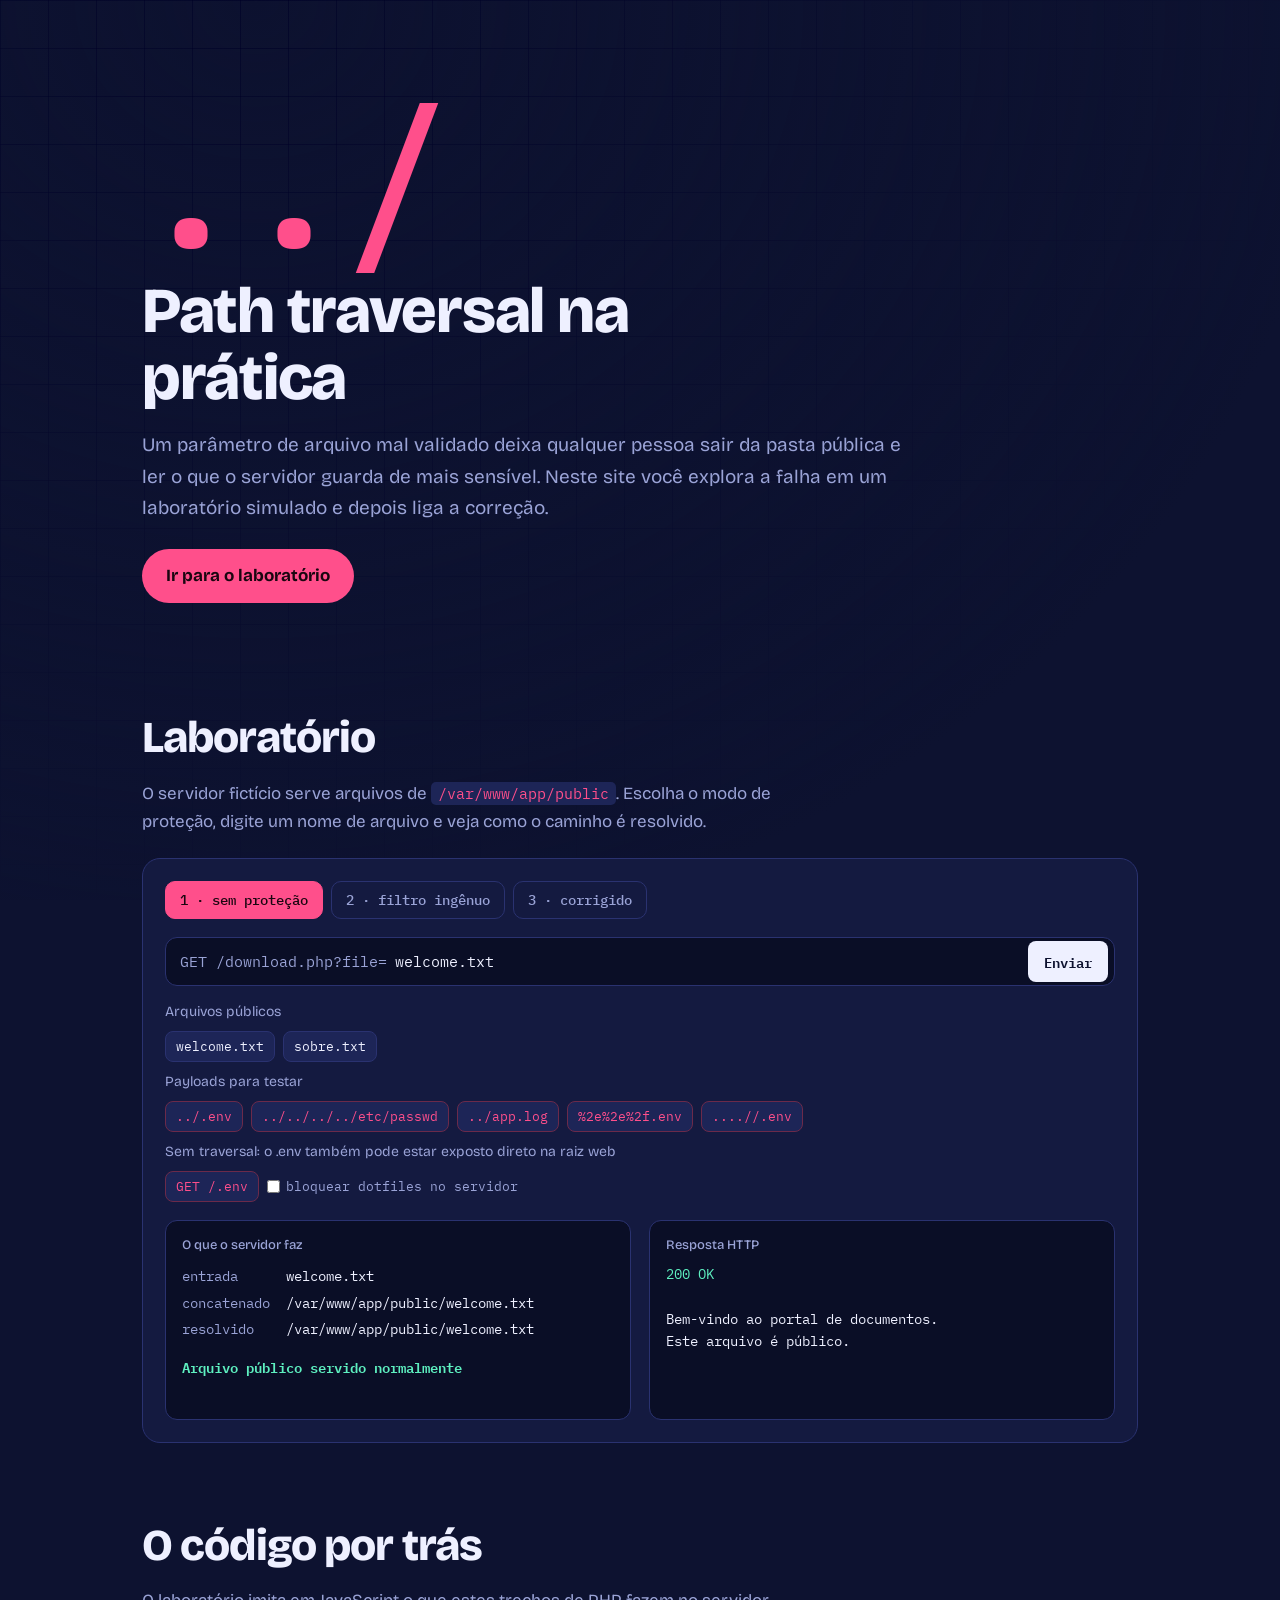
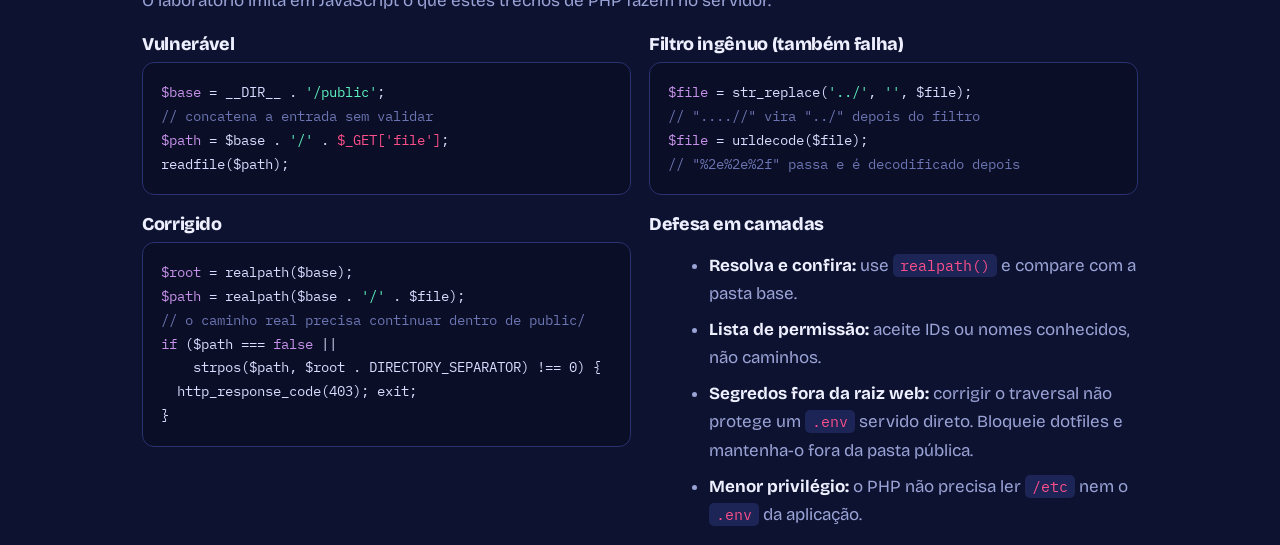
==== index.html @ 368ce893 "página do site sobre path traversal" ====
<!DOCTYPE html>
<html lang="pt-BR">
<head>
<meta charset="utf-8">
<meta name="viewport" content="width=device-width, initial-scale=1">
<title>Path Traversal na prática</title>
<link rel="icon" href="data:image/svg+xml,<svg xmlns=%22http://www.w3.org/2000/svg%22 viewBox=%220 0 100 100%22><text y=%22.9em%22 font-size=%2290%22>📂</text></svg>">
<link rel="preconnect" href="https://fonts.googleapis.com">
<link href="https://fonts.googleapis.com/css2?family=Bricolage+Grotesque:opsz,wght@12..96,400;12..96,700;12..96,800&family=IBM+Plex+Mono:wght@400;500&display=swap" rel="stylesheet">
<style>
:root{
  --bg:#0d1230; --panel:#141a40; --line:#2a3270; --text:#eef0ff; --mut:#9aa3d6;
  --hot:#ff4f8b; --ok:#5ef0c0; --warn:#ffc857;
  --sans:'Bricolage Grotesque',system-ui,sans-serif; --mono:'IBM Plex Mono',ui-monospace,Menlo,monospace;
}
*{box-sizing:border-box;margin:0}
html{scroll-behavior:smooth}
body{background:var(--bg);color:var(--text);font:17px/1.65 var(--sans);
  background-image:linear-gradient(var(--line) 1px,transparent 1px),linear-gradient(90deg,var(--line) 1px,transparent 1px);
  background-size:48px 48px;background-attachment:fixed;background-blend-mode:soft-light}
body::before{content:"";position:fixed;inset:0;background:radial-gradient(ellipse at 20% 0%,transparent,var(--bg) 75%);pointer-events:none;z-index:-1}
main{max-width:1040px;margin:0 auto;padding:0 22px}
section{padding:72px 0 8px}
h1,h2,h3{font-weight:800;line-height:1.05;letter-spacing:-.02em}
h2{font-size:clamp(28px,4.5vw,44px);margin-bottom:18px}
p{max-width:64ch;color:var(--mut)}
p b,li b{color:var(--text)}
code,pre,.mono{font-family:var(--mono)}
code{background:#1d2557;padding:2px 7px;border-radius:5px;font-size:.88em;color:var(--hot)}

.hero{padding:90px 0 40px}
.hero .big{font-family:var(--mono);font-weight:500;font-size:clamp(64px,17vw,190px);line-height:.9;color:var(--hot);letter-spacing:-.06em;margin-left:-.04em}
.hero h1{font-size:clamp(34px,6vw,64px);margin:16px 0 18px;max-width:14ch}
.hero p{font-size:19px}
.cta{display:inline-block;margin-top:26px;background:var(--hot);color:#1a0610;font-weight:700;padding:13px 24px;border-radius:999px;text-decoration:none}
.cta:focus-visible,button:focus-visible,input:focus-visible{outline:3px solid var(--ok);outline-offset:3px}

.cols{display:grid;grid-template-columns:repeat(auto-fit,minmax(260px,1fr));gap:34px;margin-top:26px}
.cols h3{font-size:22px;margin-bottom:8px}
.sev{border-left:4px solid var(--warn);padding:2px 0 2px 16px;margin-top:26px;max-width:64ch}

/* lab */
.lab{background:var(--panel);border:1px solid var(--line);border-radius:18px;padding:22px;margin-top:22px}
.modes{display:flex;gap:8px;flex-wrap:wrap;margin-bottom:18px}
.modes button{font:500 14px var(--mono);background:transparent;color:var(--mut);border:1px solid var(--line);border-radius:10px;padding:9px 14px;cursor:pointer}
.modes button[aria-pressed=true]{background:var(--text);color:var(--bg);border-color:var(--text)}
.modes button[data-m=safe][aria-pressed=true]{background:var(--ok);border-color:var(--ok)}
.modes button[data-m=vuln][aria-pressed=true]{background:var(--hot);border-color:var(--hot);color:#1a0610}
.url{display:flex;align-items:center;background:#0a0e26;border:1px solid var(--line);border-radius:12px;padding:0 6px 0 14px;font:15px var(--mono)}
.url span{color:var(--mut);white-space:nowrap}
.url input{flex:1;min-width:0;background:none;border:0;color:var(--text);font:inherit;padding:14px 8px}
.url button{background:var(--text);color:var(--bg);border:0;border-radius:8px;font:600 14px var(--mono);padding:9px 16px;cursor:pointer}
.chips{display:flex;gap:8px;flex-wrap:wrap;margin:14px 0 4px}
.chips small{width:100%;color:var(--mut);font-size:14px}
.chips button{font:13px var(--mono);background:#1d2557;color:var(--text);border:1px solid var(--line);border-radius:8px;padding:6px 10px;cursor:pointer}
.chips button.atk{color:var(--hot);border-color:#6b2a4a}
.grid{display:grid;grid-template-columns:1fr 1fr;gap:18px;margin-top:18px}
@media(max-width:760px){.grid{grid-template-columns:1fr}}
.box{background:#0a0e26;border:1px solid var(--line);border-radius:12px;padding:16px;min-height:200px;overflow:auto}
.box h4{font:500 13px var(--sans);color:var(--mut);margin-bottom:10px}
.steps{font:14px/1.9 var(--mono);list-style:none;padding:0}
.steps span{color:var(--mut);display:inline-block;width:104px}
#out{font:14px/1.6 var(--mono);white-space:pre-wrap;word-break:break-word}
.bad{color:var(--hot)} .good{color:var(--ok)} .leak{color:var(--warn)}
.verdict{margin-top:12px;font:600 14px var(--mono)}

/* code */
pre{background:#0a0e26;border:1px solid var(--line);border-radius:12px;padding:18px;overflow-x:auto;font-size:14px;line-height:1.7;color:#d8dcff}
.k{color:#c792ea}.s{color:var(--ok)}.c{color:#6c75b3}.r{color:var(--hot)}
.two{display:grid;grid-template-columns:repeat(auto-fit,minmax(320px,1fr));gap:18px;margin-top:20px}
.two h3{font-size:18px;margin-bottom:8px}
ul.list{margin:18px 0 0 20px;color:var(--mut);max-width:64ch}
ul.list li{margin-bottom:8px}
footer{padding:70px 0 50px;color:var(--mut);font-size:14px}
@media(prefers-reduced-motion:reduce){html{scroll-behavior:auto}}
</style>
</head>
<body>
<main>

<header class="hero">
  <div class="big" aria-hidden="true">../</div>
  <h1>Path traversal na prática</h1>
  <p>Um parâmetro de arquivo mal validado deixa qualquer pessoa sair da pasta pública e ler o que o servidor guarda de mais sensível. Neste site você explora a falha em um laboratório simulado e depois liga a correção.</p>
  <a class="cta" href="#lab">Ir para o laboratório</a>
</header>

<section id="lab">
  <h2>Laboratório</h2>
  <p>O servidor fictício serve arquivos de <code>/var/www/app/public</code>. Escolha o modo de proteção, digite um nome de arquivo e veja como o caminho é resolvido.</p>

  <div class="lab">
    <div class="modes" role="group" aria-label="Modo do servidor">
      <button data-m="vuln" aria-pressed="true">1 · sem proteção</button>
      <button data-m="naive" aria-pressed="false">2 · filtro ingênuo</button>
      <button data-m="safe" aria-pressed="false">3 · corrigido</button>
    </div>

    <div class="url"><span>GET /download.php?file=</span><input id="inp" value="welcome.txt" aria-label="Valor do parâmetro file" autocomplete="off" spellcheck="false"><button id="go">Enviar</button></div>

    <div class="chips">
      <small>Arquivos públicos</small>
      <button data-p="welcome.txt">welcome.txt</button>
      <button data-p="sobre.txt">sobre.txt</button>
      <small>Payloads para testar</small>
      <button class="atk" data-p="../.env">../.env</button>
      <button class="atk" data-p="../../../../etc/passwd">../../../../etc/passwd</button>
      <button class="atk" data-p="../app.log">../app.log</button>
      <button class="atk" data-p="%2e%2e%2f.env">%2e%2e%2f.env</button>
      <button class="atk" data-p="....//.env">....//.env</button>
      <small>Sem traversal: o .env também pode estar exposto direto na raiz web</small>
      <button class="atk" id="direct">GET /.env</button>
      <label style="font:13px var(--mono);color:var(--mut);display:flex;align-items:center;gap:6px"><input type="checkbox" id="blk"> bloquear dotfiles no servidor</label>
    </div>

    <div class="grid">
      <div class="box"><h4>O que o servidor faz</h4><ol class="steps" id="steps"></ol><div class="verdict" id="verdict"></div></div>
      <div class="box"><h4>Resposta HTTP</h4><div id="out"></div></div>
    </div>
  </div>
</section>

<section id="codigo">
  <h2>O código por trás</h2>
  <p>O laboratório imita em JavaScript o que estes trechos de PHP fazem no servidor.</p>
  <div class="two">
    <div><h3>Vulnerável</h3>
<pre><span class="k">$base</span> = __DIR__ . <span class="s">'/public'</span>;
<span class="c">// concatena a entrada sem validar</span>
<span class="k">$path</span> = $base . <span class="s">'/'</span> . <span class="r">$_GET['file']</span>;
readfile($path);</pre></div>
    <div><h3>Filtro ingênuo (também falha)</h3>
<pre><span class="k">$file</span> = str_replace(<span class="s">'../'</span>, <span class="s">''</span>, $file);
<span class="c">// "....//" vira "../" depois do filtro</span>
<span class="k">$file</span> = urldecode($file);
<span class="c">// "%2e%2e%2f" passa e é decodificado depois</span></pre></div>
  </div>
  <div class="two">
    <div><h3>Corrigido</h3>
<pre><span class="k">$root</span> = realpath($base);
<span class="k">$path</span> = realpath($base . <span class="s">'/'</span> . $file);
<span class="c">// o caminho real precisa continuar dentro de public/</span>
<span class="k">if</span> ($path === <span class="k">false</span> ||
    strpos($path, $root . DIRECTORY_SEPARATOR) !== 0) {
  http_response_code(403); exit;
}</pre></div>
    <div><h3>Defesa em camadas</h3>
      <ul class="list">
        <li><b>Resolva e confira:</b> use <code>realpath()</code> e compare com a pasta base.</li>
        <li><b>Lista de permissão:</b> aceite IDs ou nomes conhecidos, não caminhos.</li>
        <li><b>Segredos fora da raiz web:</b> corrigir o traversal não protege um <code>.env</code> servido direto. Bloqueie dotfiles e mantenha-o fora da pasta pública.</li>
        <li><b>Menor privilégio:</b> o PHP não precisa ler <code>/etc</code> nem o <code>.env</code> da aplicação.</li>
      </ul>
    </div>
  </div>
</section>

</main>

<script>
const BASE = '/var/www/app/public';
const FS = {
  '/var/www/app/public/welcome.txt': 'Bem-vindo ao portal de documentos.\nEste arquivo é público.',
  '/var/www/app/public/sobre.txt': 'Empresa Exemplo S.A.\nContato: contato@exemplo.com',
  '/var/www/app/.env': '# DADOS FICTÍCIOS\nAPP_ENV=production\nDB_HOST=10.0.0.12\nDB_USER=admin\nDB_PASS=Sup3rS3cr3t!\nJWT_SECRET=a8f5f167f44f4964e6c998dee827110c\nAWS_SECRET_ACCESS_KEY=chave-ficticia-nao-e-real',
  '/etc/passwd': 'root:x:0:0:root:/root:/bin/bash\nwww-data:x:33:33:www-data:/var/www:/usr/sbin/nologin\nadmin:x:1000:1000::/home/admin:/bin/bash',
  '/var/www/app/app.log': '[09:12:01] login ok user=maria\n[09:14:37] login falhou user=admin ip=203.0.113.7\n[09:15:02] token emitido user=joao'
};
const $ = id => document.getElementById(id);
let mode = 'vuln';

const norm = p => {
  const out = [];
  for (const s of p.split('/')) {
    if (s === '' || s === '.') continue;
    if (s === '..') out.pop(); else out.push(s);
  }
  return '/' + out.join('/');
};
const dec = s => { try { return decodeURIComponent(s); } catch { return s; } };
const esc = s => s.replace(/[&<>]/g, c => ({'&':'&amp;','<':'&lt;','>':'&gt;'}[c]));

function run() {
  const raw = $('inp').value;
  const steps = []; let input = raw, blocked = false, why = '';
  steps.push(['entrada', esc(raw)]);

  if (mode === 'naive') {
    input = raw.replaceAll('../', '');
    steps.push(['após filtro', esc(input) + ' <span class="c">(str_replace remove todos os "../" em uma passada)</span>']);
  }
  if (mode !== 'safe') input = dec(input);       // servidor decodifica a URL
  else input = dec(raw);
  if (input !== raw && mode !== 'naive') steps.push(['decodificado', esc(input)]);
  if (mode === 'naive' && input !== raw.replaceAll('../','')) steps.push(['decodificado', esc(input)]);

  const joined = BASE + '/' + input;
  steps.push(['concatenado', esc(joined)]);
  const full = norm(joined);
  steps.push(['resolvido', esc(full)]);

  const inside = full.startsWith(BASE + '/');
  if (mode === 'safe') {
    steps.push(['dentro da base?', inside ? '<span class="good">sim</span>' : '<span class="bad">não</span>']);
    if (!inside) { blocked = true; why = 'Caminho fora de ' + BASE; }
  }

  $('steps').innerHTML = steps.map(s => `<li><span>${s[0]}</span>${s[1]}</li>`).join('');
  const v = $('verdict'), out = $('out');
  if (blocked) {
    v.innerHTML = '<span class="good">✔ Ataque bloqueado</span>';
    out.innerHTML = '<span class="good">403 Forbidden</span>\n' + esc(why);
    return;
  }
  if (FS[full] !== undefined) {
    const leaked = !inside;
    v.innerHTML = leaked ? '<span class="bad">✘ Arquivo fora da pasta pública foi exposto</span>' : '<span class="good">Arquivo público servido normalmente</span>';
    out.innerHTML = '<span class="' + (leaked ? 'leak' : 'good') + '">200 OK</span>\n\n' + esc(FS[full]);
  } else {
    v.innerHTML = inside ? '' : '<span class="leak">Saiu da pasta pública, mas o arquivo não existe</span>';
    out.innerHTML = '<span class="bad">404 Not Found</span>\n' + esc(full);
  }
}

$('direct').onclick = () => {
  const blocked = $('blk').checked;
  $('steps').innerHTML = '<li><span>entrada</span>GET /.env</li><li><span>resolvido</span>/var/www/app/.env</li><li><span>acesso direto</span>' + (blocked ? '<span class="good">bloqueado pelo servidor</span>' : '<span class="bad">servido como arquivo estático</span>') + '</li>';
  $('verdict').innerHTML = blocked ? '<span class="good">✔ Dotfile bloqueado</span>' : '<span class="bad">✘ .env exposto sem nenhum traversal</span>';
  $('out').innerHTML = blocked ? '<span class="good">403 Forbidden</span>' : '<span class="leak">200 OK</span>\n\n' + esc(FS['/var/www/app/.env']);
};
document.querySelectorAll('.modes button').forEach(b => b.onclick = () => {
  mode = b.dataset.m;
  document.querySelectorAll('.modes button').forEach(x => x.setAttribute('aria-pressed', x === b));
  run();
});
document.querySelectorAll('.chips button[data-p]').forEach(b => b.onclick = () => { $('inp').value = b.dataset.p; run(); });
$('go').onclick = run;
$('inp').addEventListener('keydown', e => { if (e.key === 'Enter') run(); });
run();
</script>
</body>
</html>
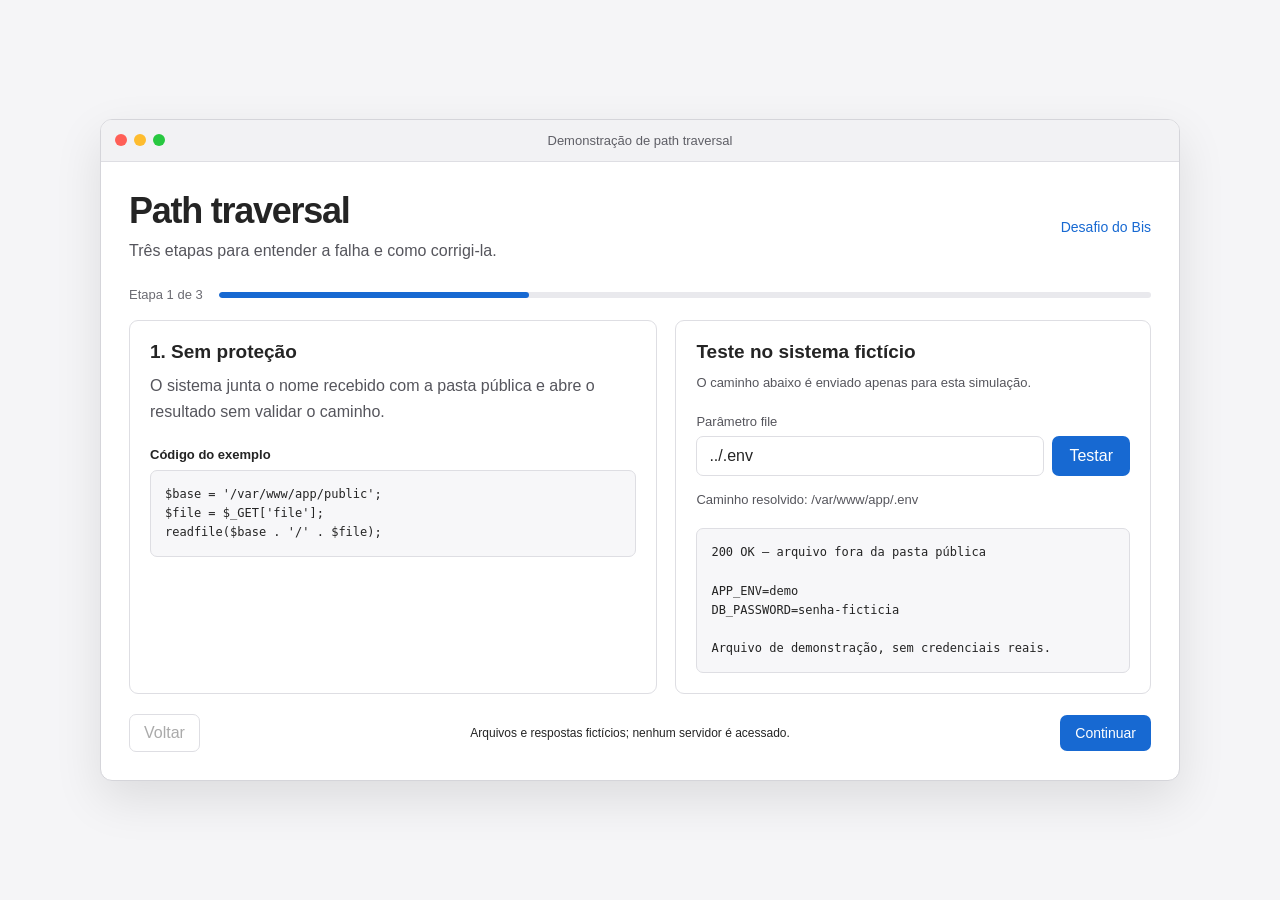
==== commit 1ae5b2f6: "feat: atualizado desafio e index" ====
--- a/index.html
+++ b/index.html
@@ -1,242 +1,66 @@
 <!DOCTYPE html>
 <html lang="pt-BR">
 <head>
-<meta charset="utf-8">
-<meta name="viewport" content="width=device-width, initial-scale=1">
-<title>Path Traversal na prática</title>
-<link rel="icon" href="data:image/svg+xml,<svg xmlns=%22http://www.w3.org/2000/svg%22 viewBox=%220 0 100 100%22><text y=%22.9em%22 font-size=%2290%22>📂</text></svg>">
-<link rel="preconnect" href="https://fonts.googleapis.com">
-<link href="https://fonts.googleapis.com/css2?family=Bricolage+Grotesque:opsz,wght@12..96,400;12..96,700;12..96,800&family=IBM+Plex+Mono:wght@400;500&display=swap" rel="stylesheet">
-<style>
-:root{
-  --bg:#0d1230; --panel:#141a40; --line:#2a3270; --text:#eef0ff; --mut:#9aa3d6;
-  --hot:#ff4f8b; --ok:#5ef0c0; --warn:#ffc857;
-  --sans:'Bricolage Grotesque',system-ui,sans-serif; --mono:'IBM Plex Mono',ui-monospace,Menlo,monospace;
-}
-*{box-sizing:border-box;margin:0}
-html{scroll-behavior:smooth}
-body{background:var(--bg);color:var(--text);font:17px/1.65 var(--sans);
-  background-image:linear-gradient(var(--line) 1px,transparent 1px),linear-gradient(90deg,var(--line) 1px,transparent 1px);
-  background-size:48px 48px;background-attachment:fixed;background-blend-mode:soft-light}
-body::before{content:"";position:fixed;inset:0;background:radial-gradient(ellipse at 20% 0%,transparent,var(--bg) 75%);pointer-events:none;z-index:-1}
-main{max-width:1040px;margin:0 auto;padding:0 22px}
-section{padding:72px 0 8px}
-h1,h2,h3{font-weight:800;line-height:1.05;letter-spacing:-.02em}
-h2{font-size:clamp(28px,4.5vw,44px);margin-bottom:18px}
-p{max-width:64ch;color:var(--mut)}
-p b,li b{color:var(--text)}
-code,pre,.mono{font-family:var(--mono)}
-code{background:#1d2557;padding:2px 7px;border-radius:5px;font-size:.88em;color:var(--hot)}
-
-.hero{padding:90px 0 40px}
-.hero .big{font-family:var(--mono);font-weight:500;font-size:clamp(64px,17vw,190px);line-height:.9;color:var(--hot);letter-spacing:-.06em;margin-left:-.04em}
-.hero h1{font-size:clamp(34px,6vw,64px);margin:16px 0 18px;max-width:14ch}
-.hero p{font-size:19px}
-.cta{display:inline-block;margin-top:26px;background:var(--hot);color:#1a0610;font-weight:700;padding:13px 24px;border-radius:999px;text-decoration:none}
-.cta:focus-visible,button:focus-visible,input:focus-visible{outline:3px solid var(--ok);outline-offset:3px}
-
-.cols{display:grid;grid-template-columns:repeat(auto-fit,minmax(260px,1fr));gap:34px;margin-top:26px}
-.cols h3{font-size:22px;margin-bottom:8px}
-.sev{border-left:4px solid var(--warn);padding:2px 0 2px 16px;margin-top:26px;max-width:64ch}
-
-/* lab */
-.lab{background:var(--panel);border:1px solid var(--line);border-radius:18px;padding:22px;margin-top:22px}
-.modes{display:flex;gap:8px;flex-wrap:wrap;margin-bottom:18px}
-.modes button{font:500 14px var(--mono);background:transparent;color:var(--mut);border:1px solid var(--line);border-radius:10px;padding:9px 14px;cursor:pointer}
-.modes button[aria-pressed=true]{background:var(--text);color:var(--bg);border-color:var(--text)}
-.modes button[data-m=safe][aria-pressed=true]{background:var(--ok);border-color:var(--ok)}
-.modes button[data-m=vuln][aria-pressed=true]{background:var(--hot);border-color:var(--hot);color:#1a0610}
-.url{display:flex;align-items:center;background:#0a0e26;border:1px solid var(--line);border-radius:12px;padding:0 6px 0 14px;font:15px var(--mono)}
-.url span{color:var(--mut);white-space:nowrap}
-.url input{flex:1;min-width:0;background:none;border:0;color:var(--text);font:inherit;padding:14px 8px}
-.url button{background:var(--text);color:var(--bg);border:0;border-radius:8px;font:600 14px var(--mono);padding:9px 16px;cursor:pointer}
-.chips{display:flex;gap:8px;flex-wrap:wrap;margin:14px 0 4px}
-.chips small{width:100%;color:var(--mut);font-size:14px}
-.chips button{font:13px var(--mono);background:#1d2557;color:var(--text);border:1px solid var(--line);border-radius:8px;padding:6px 10px;cursor:pointer}
-.chips button.atk{color:var(--hot);border-color:#6b2a4a}
-.grid{display:grid;grid-template-columns:1fr 1fr;gap:18px;margin-top:18px}
-@media(max-width:760px){.grid{grid-template-columns:1fr}}
-.box{background:#0a0e26;border:1px solid var(--line);border-radius:12px;padding:16px;min-height:200px;overflow:auto}
-.box h4{font:500 13px var(--sans);color:var(--mut);margin-bottom:10px}
-.steps{font:14px/1.9 var(--mono);list-style:none;padding:0}
-.steps span{color:var(--mut);display:inline-block;width:104px}
-#out{font:14px/1.6 var(--mono);white-space:pre-wrap;word-break:break-word}
-.bad{color:var(--hot)} .good{color:var(--ok)} .leak{color:var(--warn)}
-.verdict{margin-top:12px;font:600 14px var(--mono)}
-
-/* code */
-pre{background:#0a0e26;border:1px solid var(--line);border-radius:12px;padding:18px;overflow-x:auto;font-size:14px;line-height:1.7;color:#d8dcff}
-.k{color:#c792ea}.s{color:var(--ok)}.c{color:#6c75b3}.r{color:var(--hot)}
-.two{display:grid;grid-template-columns:repeat(auto-fit,minmax(320px,1fr));gap:18px;margin-top:20px}
-.two h3{font-size:18px;margin-bottom:8px}
-ul.list{margin:18px 0 0 20px;color:var(--mut);max-width:64ch}
-ul.list li{margin-bottom:8px}
-footer{padding:70px 0 50px;color:var(--mut);font-size:14px}
-@media(prefers-reduced-motion:reduce){html{scroll-behavior:auto}}
-</style>
+  <meta charset="utf-8">
+  <meta name="viewport" content="width=device-width, initial-scale=1">
+  <title>Path traversal — demonstração</title>
+  <link rel="stylesheet" href="styles.css">
+  <script src="script.js" defer></script>
 </head>
 <body>
-<main>
+  <main class="window presentation-window" id="presentation">
+    <header class="window-bar">
+      <div class="window-dots" aria-hidden="true">
+        <span class="dot dot-close"></span>
+        <span class="dot dot-minimize"></span>
+        <span class="dot dot-maximize"></span>
+      </div>
+      <span class="window-title">Demonstração de path traversal</span>
+    </header>
 
-<header class="hero">
-  <div class="big" aria-hidden="true">../</div>
-  <h1>Path traversal na prática</h1>
-  <p>Um parâmetro de arquivo mal validado deixa qualquer pessoa sair da pasta pública e ler o que o servidor guarda de mais sensível. Neste site você explora a falha em um laboratório simulado e depois liga a correção.</p>
-  <a class="cta" href="#lab">Ir para o laboratório</a>
-</header>
+    <section class="presentation">
+      <div class="presentation-heading">
+        <div>
+          <h1>Path traversal</h1>
+          <p>Três etapas para entender a falha e como corrigi-la.</p>
+        </div>
+        <a class="home-link" href="desafiodobis.html">Desafio do Bis</a>
+      </div>
 
-<section id="lab">
-  <h2>Laboratório</h2>
-  <p>O servidor fictício serve arquivos de <code>/var/www/app/public</code>. Escolha o modo de proteção, digite um nome de arquivo e veja como o caminho é resolvido.</p>
+      <div class="progress-row">
+        <span id="step-count">Etapa 1 de 3</span>
+        <div class="progress-track" aria-hidden="true"><div id="progress-value"></div></div>
+      </div>
 
-  <div class="lab">
-    <div class="modes" role="group" aria-label="Modo do servidor">
-      <button data-m="vuln" aria-pressed="true">1 · sem proteção</button>
-      <button data-m="naive" aria-pressed="false">2 · filtro ingênuo</button>
-      <button data-m="safe" aria-pressed="false">3 · corrigido</button>
-    </div>
+      <div class="demo-layout">
+        <section class="lesson">
+          <h2 id="stage-title"></h2>
+          <p id="stage-description"></p>
+          <h3>Código do exemplo</h3>
+          <pre><code id="stage-code"></code></pre>
+        </section>
 
-    <div class="url"><span>GET /download.php?file=</span><input id="inp" value="welcome.txt" aria-label="Valor do parâmetro file" autocomplete="off" spellcheck="false"><button id="go">Enviar</button></div>
+        <section class="simulator" aria-label="Simulação local">
+          <h2>Teste no sistema fictício</h2>
+          <p>O caminho abaixo é enviado apenas para esta simulação.</p>
+          <form id="demo-form">
+            <label for="demo-path">Parâmetro file</label>
+            <div class="path-row">
+              <input id="demo-path" name="file" autocomplete="off" spellcheck="false">
+              <button type="submit">Testar</button>
+            </div>
+          </form>
+          <p class="demo-trace" id="demo-trace" aria-live="polite"></p>
+          <pre class="demo-response" id="demo-response" aria-live="polite"></pre>
+        </section>
+      </div>
 
-    <div class="chips">
-      <small>Arquivos públicos</small>
-      <button data-p="welcome.txt">welcome.txt</button>
-      <button data-p="sobre.txt">sobre.txt</button>
-      <small>Payloads para testar</small>
-      <button class="atk" data-p="../.env">../.env</button>
-      <button class="atk" data-p="../../../../etc/passwd">../../../../etc/passwd</button>
-      <button class="atk" data-p="../app.log">../app.log</button>
-      <button class="atk" data-p="%2e%2e%2f.env">%2e%2e%2f.env</button>
-      <button class="atk" data-p="....//.env">....//.env</button>
-      <small>Sem traversal: o .env também pode estar exposto direto na raiz web</small>
-      <button class="atk" id="direct">GET /.env</button>
-      <label style="font:13px var(--mono);color:var(--mut);display:flex;align-items:center;gap:6px"><input type="checkbox" id="blk"> bloquear dotfiles no servidor</label>
-    </div>
-
-    <div class="grid">
-      <div class="box"><h4>O que o servidor faz</h4><ol class="steps" id="steps"></ol><div class="verdict" id="verdict"></div></div>
-      <div class="box"><h4>Resposta HTTP</h4><div id="out"></div></div>
-    </div>
-  </div>
-</section>
-
-<section id="codigo">
-  <h2>O código por trás</h2>
-  <p>O laboratório imita em JavaScript o que estes trechos de PHP fazem no servidor.</p>
-  <div class="two">
-    <div><h3>Vulnerável</h3>
-<pre><span class="k">$base</span> = __DIR__ . <span class="s">'/public'</span>;
-<span class="c">// concatena a entrada sem validar</span>
-<span class="k">$path</span> = $base . <span class="s">'/'</span> . <span class="r">$_GET['file']</span>;
-readfile($path);</pre></div>
-    <div><h3>Filtro ingênuo (também falha)</h3>
-<pre><span class="k">$file</span> = str_replace(<span class="s">'../'</span>, <span class="s">''</span>, $file);
-<span class="c">// "....//" vira "../" depois do filtro</span>
-<span class="k">$file</span> = urldecode($file);
-<span class="c">// "%2e%2e%2f" passa e é decodificado depois</span></pre></div>
-  </div>
-  <div class="two">
-    <div><h3>Corrigido</h3>
-<pre><span class="k">$root</span> = realpath($base);
-<span class="k">$path</span> = realpath($base . <span class="s">'/'</span> . $file);
-<span class="c">// o caminho real precisa continuar dentro de public/</span>
-<span class="k">if</span> ($path === <span class="k">false</span> ||
-    strpos($path, $root . DIRECTORY_SEPARATOR) !== 0) {
-  http_response_code(403); exit;
-}</pre></div>
-    <div><h3>Defesa em camadas</h3>
-      <ul class="list">
-        <li><b>Resolva e confira:</b> use <code>realpath()</code> e compare com a pasta base.</li>
-        <li><b>Lista de permissão:</b> aceite IDs ou nomes conhecidos, não caminhos.</li>
-        <li><b>Segredos fora da raiz web:</b> corrigir o traversal não protege um <code>.env</code> servido direto. Bloqueie dotfiles e mantenha-o fora da pasta pública.</li>
-        <li><b>Menor privilégio:</b> o PHP não precisa ler <code>/etc</code> nem o <code>.env</code> da aplicação.</li>
-      </ul>
-    </div>
-  </div>
-</section>
-
-</main>
-
-<script>
-const BASE = '/var/www/app/public';
-const FS = {
-  '/var/www/app/public/welcome.txt': 'Bem-vindo ao portal de documentos.\nEste arquivo é público.',
-  '/var/www/app/public/sobre.txt': 'Empresa Exemplo S.A.\nContato: contato@exemplo.com',
-  '/var/www/app/.env': '# DADOS FICTÍCIOS\nAPP_ENV=production\nDB_HOST=10.0.0.12\nDB_USER=admin\nDB_PASS=Sup3rS3cr3t!\nJWT_SECRET=a8f5f167f44f4964e6c998dee827110c\nAWS_SECRET_ACCESS_KEY=chave-ficticia-nao-e-real',
-  '/etc/passwd': 'root:x:0:0:root:/root:/bin/bash\nwww-data:x:33:33:www-data:/var/www:/usr/sbin/nologin\nadmin:x:1000:1000::/home/admin:/bin/bash',
-  '/var/www/app/app.log': '[09:12:01] login ok user=maria\n[09:14:37] login falhou user=admin ip=203.0.113.7\n[09:15:02] token emitido user=joao'
-};
-const $ = id => document.getElementById(id);
-let mode = 'vuln';
-
-const norm = p => {
-  const out = [];
-  for (const s of p.split('/')) {
-    if (s === '' || s === '.') continue;
-    if (s === '..') out.pop(); else out.push(s);
-  }
-  return '/' + out.join('/');
-};
-const dec = s => { try { return decodeURIComponent(s); } catch { return s; } };
-const esc = s => s.replace(/[&<>]/g, c => ({'&':'&amp;','<':'&lt;','>':'&gt;'}[c]));
-
-function run() {
-  const raw = $('inp').value;
-  const steps = []; let input = raw, blocked = false, why = '';
-  steps.push(['entrada', esc(raw)]);
-
-  if (mode === 'naive') {
-    input = raw.replaceAll('../', '');
-    steps.push(['após filtro', esc(input) + ' <span class="c">(str_replace remove todos os "../" em uma passada)</span>']);
-  }
-  if (mode !== 'safe') input = dec(input);       // servidor decodifica a URL
-  else input = dec(raw);
-  if (input !== raw && mode !== 'naive') steps.push(['decodificado', esc(input)]);
-  if (mode === 'naive' && input !== raw.replaceAll('../','')) steps.push(['decodificado', esc(input)]);
-
-  const joined = BASE + '/' + input;
-  steps.push(['concatenado', esc(joined)]);
-  const full = norm(joined);
-  steps.push(['resolvido', esc(full)]);
-
-  const inside = full.startsWith(BASE + '/');
-  if (mode === 'safe') {
-    steps.push(['dentro da base?', inside ? '<span class="good">sim</span>' : '<span class="bad">não</span>']);
-    if (!inside) { blocked = true; why = 'Caminho fora de ' + BASE; }
-  }
-
-  $('steps').innerHTML = steps.map(s => `<li><span>${s[0]}</span>${s[1]}</li>`).join('');
-  const v = $('verdict'), out = $('out');
-  if (blocked) {
-    v.innerHTML = '<span class="good">✔ Ataque bloqueado</span>';
-    out.innerHTML = '<span class="good">403 Forbidden</span>\n' + esc(why);
-    return;
-  }
-  if (FS[full] !== undefined) {
-    const leaked = !inside;
-    v.innerHTML = leaked ? '<span class="bad">✘ Arquivo fora da pasta pública foi exposto</span>' : '<span class="good">Arquivo público servido normalmente</span>';
-    out.innerHTML = '<span class="' + (leaked ? 'leak' : 'good') + '">200 OK</span>\n\n' + esc(FS[full]);
-  } else {
-    v.innerHTML = inside ? '' : '<span class="leak">Saiu da pasta pública, mas o arquivo não existe</span>';
-    out.innerHTML = '<span class="bad">404 Not Found</span>\n' + esc(full);
-  }
-}
-
-$('direct').onclick = () => {
-  const blocked = $('blk').checked;
-  $('steps').innerHTML = '<li><span>entrada</span>GET /.env</li><li><span>resolvido</span>/var/www/app/.env</li><li><span>acesso direto</span>' + (blocked ? '<span class="good">bloqueado pelo servidor</span>' : '<span class="bad">servido como arquivo estático</span>') + '</li>';
-  $('verdict').innerHTML = blocked ? '<span class="good">✔ Dotfile bloqueado</span>' : '<span class="bad">✘ .env exposto sem nenhum traversal</span>';
-  $('out').innerHTML = blocked ? '<span class="good">403 Forbidden</span>' : '<span class="leak">200 OK</span>\n\n' + esc(FS['/var/www/app/.env']);
-};
-document.querySelectorAll('.modes button').forEach(b => b.onclick = () => {
-  mode = b.dataset.m;
-  document.querySelectorAll('.modes button').forEach(x => x.setAttribute('aria-pressed', x === b));
-  run();
-});
-document.querySelectorAll('.chips button[data-p]').forEach(b => b.onclick = () => { $('inp').value = b.dataset.p; run(); });
-$('go').onclick = run;
-$('inp').addEventListener('keydown', e => { if (e.key === 'Enter') run(); });
-run();
-</script>
+      <div class="presentation-footer">
+        <button class="secondary-button" id="previous-stage" type="button">Voltar</button>
+        <span class="disclaimer">Arquivos e respostas fictícios; nenhum servidor é acessado.</span>
+        <button class="button" id="next-stage" type="button">Continuar</button>
+      </div>
+    </section>
+  </main>
 </body>
 </html>
--- a/styles.css
+++ b/styles.css
@@ -0,0 +1,625 @@
+:root {
+  color-scheme: light;
+  font-family: -apple-system, BlinkMacSystemFont, "Segoe UI", sans-serif;
+  color: #242424;
+  background: #f5f5f7;
+  font-synthesis: none;
+  text-rendering: optimizeLegibility;
+  -webkit-font-smoothing: antialiased;
+  --border: #dedee3;
+  --muted: #6b6b72;
+  --blue: #1769d2;
+}
+
+* {
+  box-sizing: border-box;
+}
+
+body {
+  min-width: 320px;
+  min-height: 100vh;
+  margin: 0;
+  padding: 48px 20px;
+  display: grid;
+  place-items: center;
+}
+
+button,
+input {
+  font: inherit;
+}
+
+.window {
+  width: min(760px, 100%);
+  overflow: hidden;
+  background: #fff;
+  border: 1px solid #d5d5da;
+  border-radius: 12px;
+  box-shadow: 0 18px 48px rgb(0 0 0 / 10%);
+}
+
+.presentation-window {
+  width: min(1080px, 100%);
+}
+
+.window-bar {
+  min-height: 42px;
+  display: flex;
+  align-items: center;
+  justify-content: center;
+  position: relative;
+  padding: 8px 16px;
+  background: #f2f2f4;
+  border-bottom: 1px solid var(--border);
+}
+
+.window-dots {
+  display: flex;
+  gap: 7px;
+  position: absolute;
+  left: 14px;
+}
+
+.dot {
+  width: 12px;
+  height: 12px;
+  border-radius: 50%;
+}
+
+.dot-close {
+  background: #ff5f57;
+}
+
+.dot-minimize {
+  background: #febc2e;
+}
+
+.dot-maximize {
+  background: #28c840;
+}
+
+.window-title {
+  color: #5f5f66;
+  font-size: 13px;
+}
+
+.home-content {
+  padding: 56px 48px 60px;
+}
+
+h1,
+h2,
+p {
+  margin-top: 0;
+}
+
+h1 {
+  margin-bottom: 14px;
+  font-size: clamp(26px, 5vw, 36px);
+  font-weight: 600;
+  letter-spacing: -0.035em;
+}
+
+p {
+  max-width: 58ch;
+  color: #55555c;
+  line-height: 1.6;
+}
+
+.button,
+.path-row button,
+.file-entry {
+  border: 0;
+  border-radius: 7px;
+}
+
+.button {
+  display: inline-block;
+  margin-top: 12px;
+  padding: 10px 15px;
+  background: var(--blue);
+  color: #fff;
+  text-decoration: none;
+  font-size: 14px;
+}
+
+.button:hover,
+.path-row button:hover {
+  background: #0e57b8;
+}
+
+.explorer {
+  padding: 24px;
+}
+
+.explorer-header {
+  display: flex;
+  align-items: center;
+  justify-content: space-between;
+  gap: 16px;
+  margin-bottom: 20px;
+}
+
+.explorer-header h1 {
+  margin: 0;
+  font-size: 22px;
+}
+
+.explorer-intro {
+  margin: -8px 0 18px;
+  font-size: 14px;
+}
+
+.home-link {
+  color: var(--blue);
+  font-size: 14px;
+  text-decoration: none;
+}
+
+.home-link:hover {
+  text-decoration: underline;
+}
+
+.path-form label {
+  display: block;
+  margin-bottom: 7px;
+  color: #55555c;
+  font-size: 13px;
+}
+
+.path-row {
+  display: flex;
+  gap: 8px;
+}
+
+.path-row input {
+  flex: 1;
+  min-width: 0;
+  padding: 10px 12px;
+  border: 1px solid var(--border);
+  border-radius: 7px;
+  color: #242424;
+}
+
+.path-row input:focus-visible,
+.path-row button:focus-visible,
+.file-entry:focus-visible,
+.home-link:focus-visible,
+.button:focus-visible {
+  outline: 3px solid rgb(23 105 210 / 30%);
+  outline-offset: 2px;
+}
+
+.path-row button {
+  padding: 0 17px;
+  background: var(--blue);
+  color: #fff;
+  cursor: pointer;
+}
+
+.terminal {
+  overflow: hidden;
+  border: 1px solid #252b35;
+  border-radius: 9px;
+  background: #171a21;
+  color: #e6e8ec;
+  font-family: ui-monospace, SFMono-Regular, Menlo, monospace;
+}
+
+.terminal-titlebar {
+  min-height: 36px;
+  display: flex;
+  align-items: center;
+  justify-content: space-between;
+  gap: 12px;
+  padding: 0 12px;
+  border-bottom: 1px solid #303641;
+  background: #20242c;
+  color: #c4c8d0;
+  font-size: 11px;
+}
+
+.terminal-lights {
+  color: #f27b72;
+  letter-spacing: 2px;
+  white-space: nowrap;
+}
+
+.terminal-badge {
+  color: #93d6a0;
+  font-size: 10px;
+}
+
+.terminal-body {
+  padding: 16px;
+}
+
+.terminal-command {
+  display: flex;
+  flex-wrap: wrap;
+  align-items: baseline;
+  gap: 7px;
+  color: #e6e8ec;
+  font-size: 12px;
+  line-height: 1.8;
+}
+
+.terminal-prompt {
+  color: #93d6a0;
+}
+
+.terminal-method {
+  color: #f1c982;
+}
+
+.terminal-url {
+  color: #9dc4f3;
+  overflow-wrap: anywhere;
+}
+
+.terminal-command input {
+  flex: 1 1 100%;
+  min-width: 0;
+  padding: 8px 0;
+  border: 0;
+  border-bottom: 1px solid #454c58;
+  border-radius: 0;
+  outline: 0;
+  background: transparent;
+  color: #b7e3bd;
+  font: inherit;
+}
+
+.terminal-command input:focus-visible {
+  border-bottom-color: #93d6a0;
+  box-shadow: 0 1px #93d6a0;
+}
+
+.terminal-run {
+  margin-top: 12px;
+  padding: 8px 11px;
+  border: 1px solid #568c61;
+  border-radius: 6px;
+  background: #294331;
+  color: #d7f0dc;
+  font-size: 12px;
+  cursor: pointer;
+}
+
+.terminal-run:hover {
+  background: #34553d;
+}
+
+.terminal-run:focus-visible {
+  outline: 3px solid #93d6a080;
+  outline-offset: 2px;
+}
+
+.terminal-help {
+  margin: 12px 0 0;
+  color: #b3b8c2;
+  font-size: 11px;
+}
+
+.terminal-history {
+  margin-top: 14px;
+  padding-top: 10px;
+  border-top: 1px solid #303641;
+  color: #c4c8d0;
+  font-size: 11px;
+}
+
+.terminal-history summary {
+  width: fit-content;
+  cursor: pointer;
+}
+
+.terminal-history ol {
+  max-height: 120px;
+  margin: 10px 0 0;
+  padding-left: 22px;
+  overflow: auto;
+  color: #b7e3bd;
+}
+
+.terminal-history li {
+  padding: 3px 0;
+  overflow-wrap: anywhere;
+}
+
+.location {
+  margin: 14px 0;
+  color: var(--muted);
+  font-family: ui-monospace, SFMono-Regular, Menlo, monospace;
+  font-size: 12px;
+  overflow-wrap: anywhere;
+}
+
+.file-list {
+  min-height: 112px;
+  border: 1px solid var(--border);
+  border-radius: 8px;
+  overflow: hidden;
+}
+
+.file-list-title {
+  margin: 18px 0 8px;
+  font-size: 14px;
+  font-weight: 600;
+}
+
+.file-entry {
+  width: 100%;
+  display: flex;
+  align-items: center;
+  gap: 10px;
+  padding: 12px 14px;
+  background: #fff;
+  color: #242424;
+  text-align: left;
+  cursor: pointer;
+}
+
+.file-entry + .file-entry {
+  border-top: 1px solid #ededf0;
+}
+
+.file-entry:hover {
+  background: #f5f8fc;
+}
+
+.entry-kind {
+  width: 22px;
+  color: #77777e;
+}
+
+.file-content {
+  margin: 16px 0 0;
+  padding: 14px;
+  border: 1px solid var(--border);
+  border-radius: 8px;
+  background: #fafafa;
+  color: #333;
+  font: 14px/1.6 ui-monospace, SFMono-Regular, Menlo, monospace;
+  white-space: pre-wrap;
+  overflow-wrap: anywhere;
+}
+
+.file-content:empty {
+  display: none;
+}
+
+.status {
+  min-height: 20px;
+  margin: 12px 0 0;
+  color: var(--muted);
+  font-size: 13px;
+}
+
+.disclaimer {
+  margin: 18px 0 0;
+  font-size: 12px;
+}
+
+.project-map {
+  margin-top: 16px;
+  padding: 12px 14px;
+  border: 1px solid var(--border);
+  border-radius: 8px;
+  color: #55555c;
+  font-size: 13px;
+}
+
+.project-map summary {
+  width: fit-content;
+  color: #333;
+  cursor: pointer;
+  font-weight: 500;
+}
+
+.project-map ul {
+  margin: 8px 0 0;
+  padding-left: 22px;
+  line-height: 1.8;
+  list-style: none;
+}
+
+.presentation {
+  padding: 28px;
+}
+
+.presentation-heading,
+.progress-row,
+.presentation-footer {
+  display: flex;
+  align-items: center;
+  justify-content: space-between;
+  gap: 16px;
+}
+
+.presentation-heading {
+  margin-bottom: 24px;
+}
+
+.presentation-heading h1 {
+  margin-bottom: 6px;
+}
+
+.presentation-heading p,
+.lesson p,
+.simulator > p {
+  margin-bottom: 0;
+}
+
+.progress-row {
+  justify-content: flex-start;
+  margin-bottom: 18px;
+  color: var(--muted);
+  font-size: 13px;
+}
+
+.progress-track {
+  height: 6px;
+  flex: 1;
+  overflow: hidden;
+  border-radius: 6px;
+  background: #e9e9ed;
+}
+
+.progress-track div {
+  width: 33.333%;
+  height: 100%;
+  border-radius: inherit;
+  background: var(--blue);
+  transition: width 180ms ease;
+}
+
+.demo-layout {
+  display: grid;
+  grid-template-columns: minmax(0, 1fr) minmax(0, 0.9fr);
+  gap: 18px;
+}
+
+.lesson,
+.simulator {
+  min-width: 0;
+  padding: 20px;
+  border: 1px solid var(--border);
+  border-radius: 9px;
+}
+
+.lesson h2,
+.simulator h2 {
+  margin-bottom: 10px;
+  font-size: 19px;
+  font-weight: 600;
+}
+
+.lesson h3 {
+  margin: 22px 0 8px;
+  font-size: 13px;
+  font-weight: 600;
+}
+
+.lesson pre,
+.demo-response {
+  margin: 0;
+  padding: 14px;
+  overflow: auto;
+  border: 1px solid var(--border);
+  border-radius: 7px;
+  background: #f7f7f9;
+  color: #242424;
+  font: 12px/1.6 ui-monospace, SFMono-Regular, Menlo, monospace;
+  white-space: pre-wrap;
+  overflow-wrap: anywhere;
+}
+
+.simulator > p {
+  font-size: 13px;
+}
+
+.simulator form {
+  margin-top: 20px;
+}
+
+.simulator label {
+  display: block;
+  margin-bottom: 7px;
+  color: #55555c;
+  font-size: 13px;
+}
+
+.demo-trace {
+  min-height: 38px;
+  margin: 14px 0 8px;
+  color: #55555c;
+  font-size: 12px;
+  overflow-wrap: anywhere;
+}
+
+.demo-response {
+  min-height: 115px;
+}
+
+.presentation-footer {
+  margin-top: 20px;
+}
+
+.presentation-footer .disclaimer {
+  margin: 0;
+  text-align: center;
+}
+
+.secondary-button {
+  padding: 9px 14px;
+  border: 1px solid var(--border);
+  border-radius: 7px;
+  background: #fff;
+  color: #333;
+  cursor: pointer;
+}
+
+.secondary-button:disabled {
+  color: #aaa;
+  cursor: default;
+}
+
+.presentation-footer .button {
+  margin: 0;
+  border: 0;
+  cursor: pointer;
+}
+
+.secondary-button:focus-visible,
+.presentation-footer .button:focus-visible {
+  outline: 3px solid rgb(23 105 210 / 30%);
+  outline-offset: 2px;
+}
+
+@media (max-width: 520px) {
+  body {
+    padding: 20px 12px;
+  }
+
+  .home-content {
+    padding: 36px 24px 40px;
+  }
+
+  .explorer {
+    padding: 18px;
+  }
+
+  .presentation {
+    padding: 20px;
+  }
+
+  .presentation-heading {
+    align-items: flex-start;
+  }
+
+  .demo-layout {
+    grid-template-columns: 1fr;
+  }
+
+  .presentation-footer .disclaimer {
+    display: none;
+  }
+
+  .path-row {
+    flex-direction: column;
+  }
+
+  .path-row button {
+    min-height: 40px;
+  }
+}
+
+@media (prefers-reduced-motion: reduce) {
+  *,
+  *::before,
+  *::after {
+    scroll-behavior: auto !important;
+    transition-duration: 0.01ms !important;
+  }
+}
